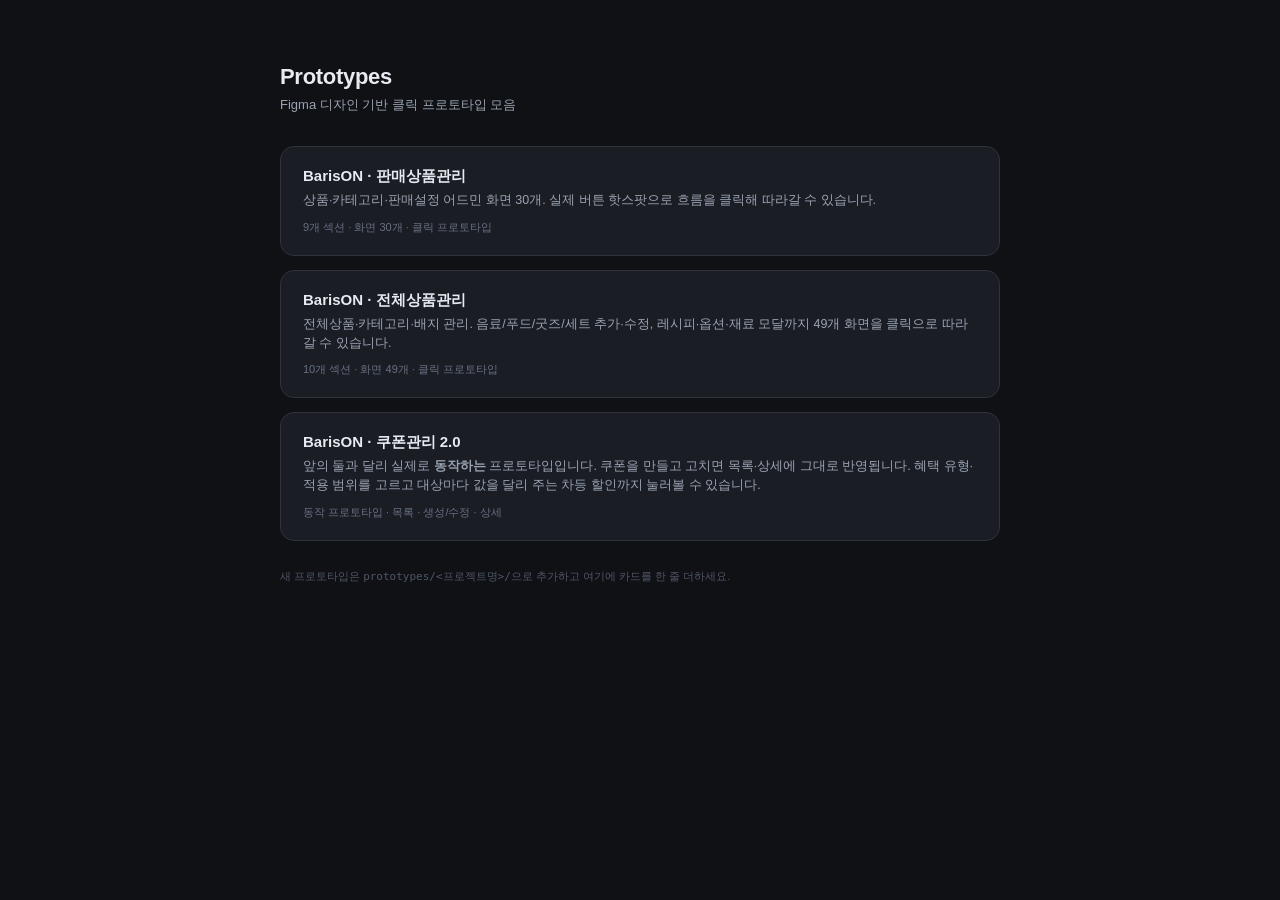
==== index.html @ 408a80b1 "Add BarisON 쿠폰관리 2.0 동작 프로토타입 동일 축 차등(적용 범위는 쿠폰당 하나, 대상별로 값만 다르게) 반영. 슬랙 쿠폰 발급 요청 실사례 10건과 실지점 데이터 사" ====
<!DOCTYPE html>
<html lang="ko">
<head>
<meta charset="UTF-8">
<meta name="viewport" content="width=device-width, initial-scale=1.0">
<title>Prototypes</title>
<style>
  *{box-sizing:border-box;margin:0;padding:0}
  body{font-family:-apple-system,"Pretendard","Apple SD Gothic Neo",sans-serif;
    background:#0f1115;color:#e7eaf0;min-height:100vh;padding:64px 24px;
    display:flex;flex-direction:column;align-items:center}
  .wrap{width:100%;max-width:720px}
  h1{font-size:22px;font-weight:700;letter-spacing:-.3px}
  .sub{font-size:13px;color:#9aa3b2;margin-top:6px;margin-bottom:32px}
  a.card{display:block;text-decoration:none;color:inherit;background:#1a1d24;
    border:1px solid #2e333d;border-radius:14px;padding:20px 22px;margin-bottom:14px;
    transition:border-color .12s,background .12s}
  a.card:hover{background:#202632;border-color:#3d7eff66}
  .card .t{font-size:15px;font-weight:700}
  .card .d{font-size:12.5px;color:#9aa3b2;margin-top:5px;line-height:1.5}
  .card .meta{font-size:11px;color:#677082;margin-top:10px}
  .foot{font-size:11px;color:#4f5666;margin-top:28px}
</style>
</head>
<body>
  <div class="wrap">
    <h1>Prototypes</h1>
    <div class="sub">Figma 디자인 기반 클릭 프로토타입 모음</div>

    <a class="card" href="barison/">
      <div class="t">BarisON · 판매상품관리</div>
      <div class="d">상품·카테고리·판매설정 어드민 화면 30개. 실제 버튼 핫스팟으로 흐름을 클릭해 따라갈 수 있습니다.</div>
      <div class="meta">9개 섹션 · 화면 30개 · 클릭 프로토타입</div>
    </a>

    <a class="card" href="all-products/">
      <div class="t">BarisON · 전체상품관리</div>
      <div class="d">전체상품·카테고리·배지 관리. 음료/푸드/굿즈/세트 추가·수정, 레시피·옵션·재료 모달까지 49개 화면을 클릭으로 따라갈 수 있습니다.</div>
      <div class="meta">10개 섹션 · 화면 49개 · 클릭 프로토타입</div>
    </a>

    <a class="card" href="coupon/">
      <div class="t">BarisON · 쿠폰관리 2.0</div>
      <div class="d">앞의 둘과 달리 실제로 <b>동작하는</b> 프로토타입입니다. 쿠폰을 만들고 고치면 목록·상세에 그대로 반영됩니다. 혜택 유형·적용 범위를 고르고 대상마다 값을 달리 주는 차등 할인까지 눌러볼 수 있습니다.</div>
      <div class="meta">동작 프로토타입 · 목록 · 생성/수정 · 상세</div>
    </a>

    <div class="foot">새 프로토타입은 <code>prototypes/&lt;프로젝트명&gt;/</code>으로 추가하고 여기에 카드를 한 줄 더하세요.</div>
  </div>
</body>
</html>
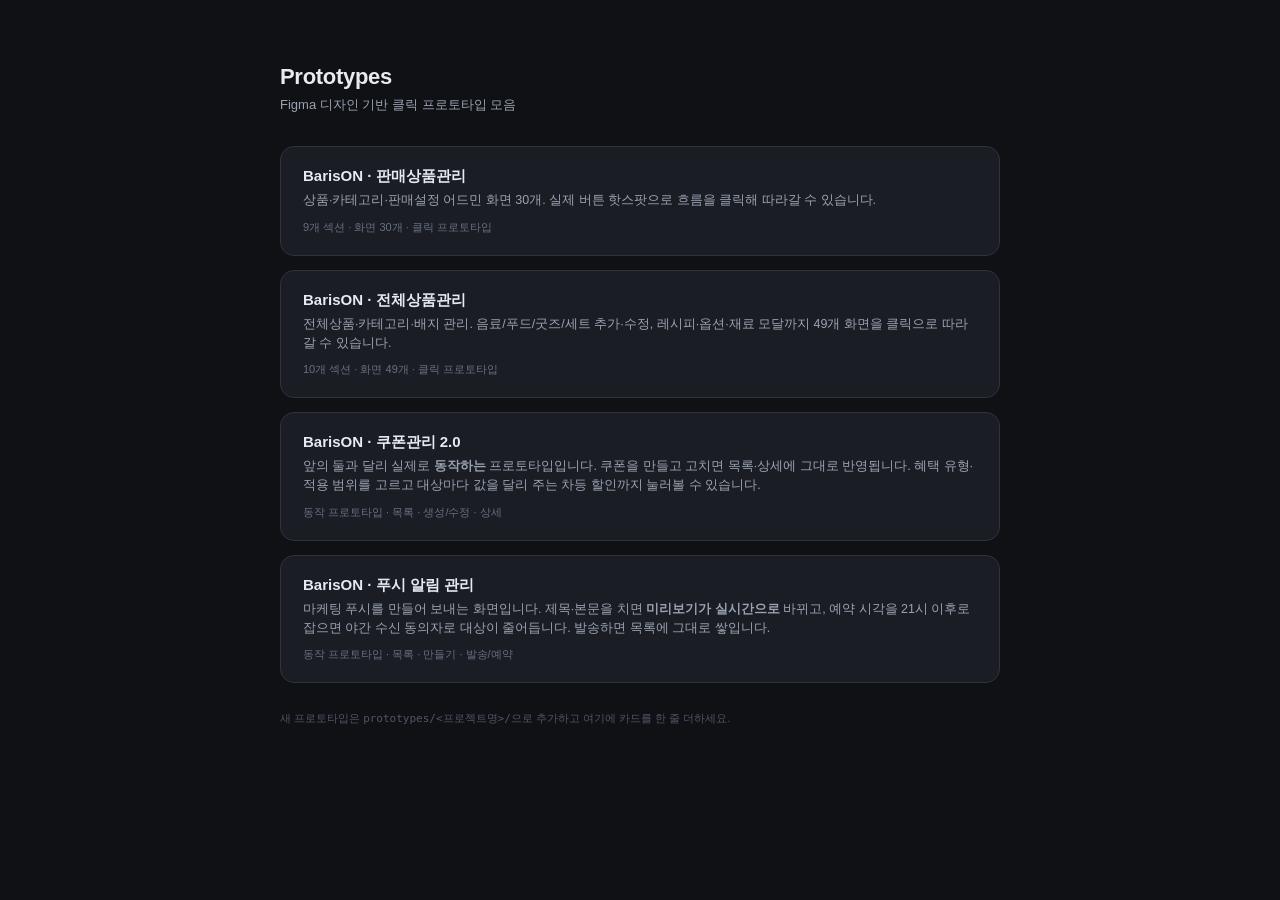
==== commit ccd1ceab: "푸시 알림 관리 동작 프로토타입 추가 목록·검색·기간필터, 대상 매장 분기, 제목·본문 입력에 따른 미리보기 실시간 갱신, 예약 야간(21:00~08:00) 대상 축소 안내, 필수" ====
--- a/index.html
+++ b/index.html
@@ -45,6 +45,12 @@
       <div class="meta">동작 프로토타입 · 목록 · 생성/수정 · 상세</div>
     </a>
 
+    <a class="card" href="push-notification/">
+      <div class="t">BarisON · 푸시 알림 관리</div>
+      <div class="d">마케팅 푸시를 만들어 보내는 화면입니다. 제목·본문을 치면 <b>미리보기가 실시간으로</b> 바뀌고, 예약 시각을 21시 이후로 잡으면 야간 수신 동의자로 대상이 줄어듭니다. 발송하면 목록에 그대로 쌓입니다.</div>
+      <div class="meta">동작 프로토타입 · 목록 · 만들기 · 발송/예약</div>
+    </a>
+
     <div class="foot">새 프로토타입은 <code>prototypes/&lt;프로젝트명&gt;/</code>으로 추가하고 여기에 카드를 한 줄 더하세요.</div>
   </div>
 </body>
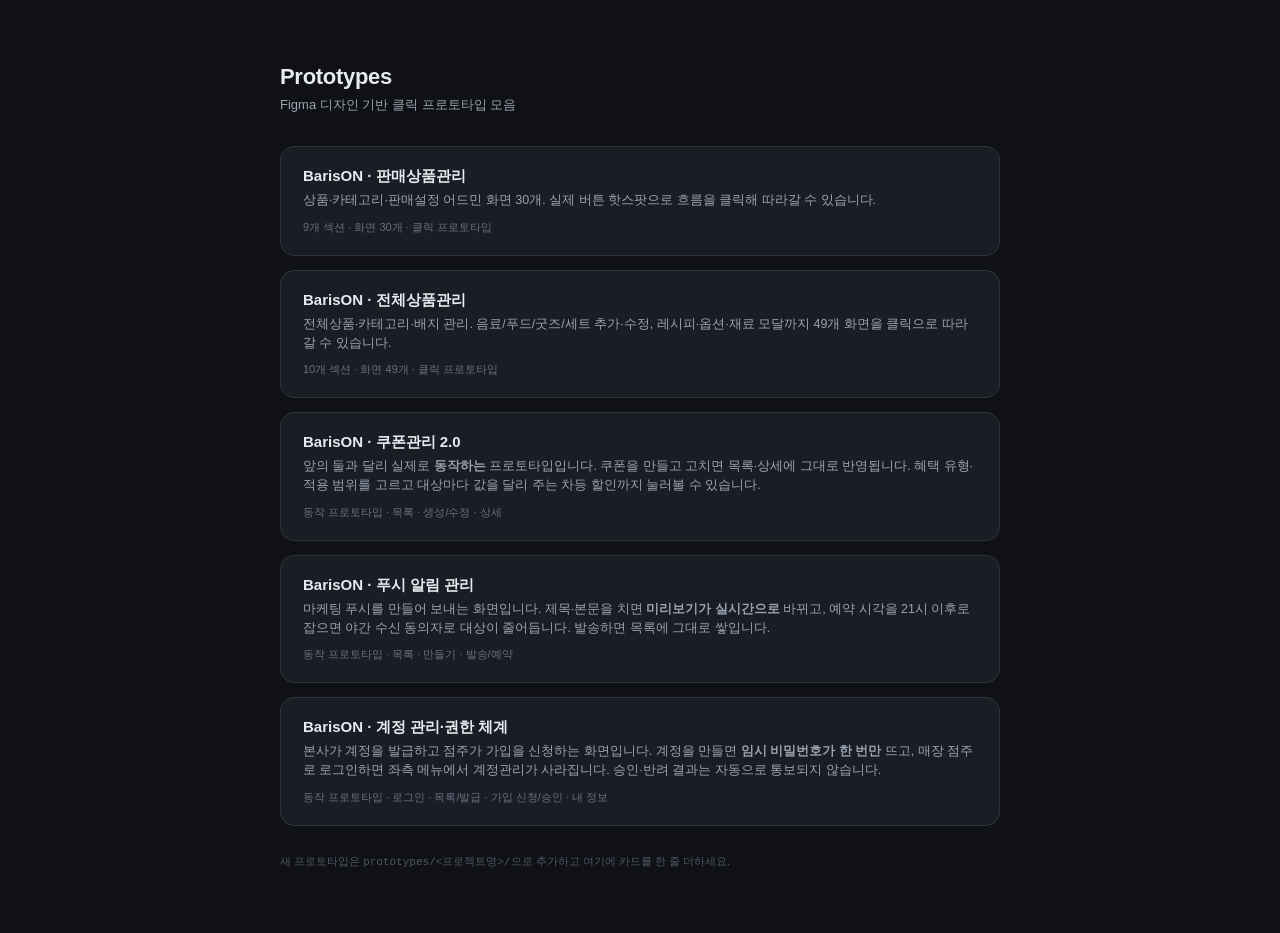
==== commit 352cb184: "계정 관리·권한 체계 동작 프로토타입 추가 감축 확정안(2026-09-07) 반영 — 메일 자동 발송·계정 삭제·오픈 예정 매장 직접 입력·신청/반려 사유·지점 필터 없음. 임시 " ====
--- a/index.html
+++ b/index.html
@@ -51,6 +51,12 @@
       <div class="meta">동작 프로토타입 · 목록 · 만들기 · 발송/예약</div>
     </a>
 
+    <a class="card" href="account/">
+      <div class="t">BarisON · 계정 관리·권한 체계</div>
+      <div class="d">본사가 계정을 발급하고 점주가 가입을 신청하는 화면입니다. 계정을 만들면 <b>임시 비밀번호가 한 번만</b> 뜨고, 매장 점주로 로그인하면 좌측 메뉴에서 계정관리가 사라집니다. 승인·반려 결과는 자동으로 통보되지 않습니다.</div>
+      <div class="meta">동작 프로토타입 · 로그인 · 목록/발급 · 가입 신청/승인 · 내 정보</div>
+    </a>
+
     <div class="foot">새 프로토타입은 <code>prototypes/&lt;프로젝트명&gt;/</code>으로 추가하고 여기에 카드를 한 줄 더하세요.</div>
   </div>
 </body>
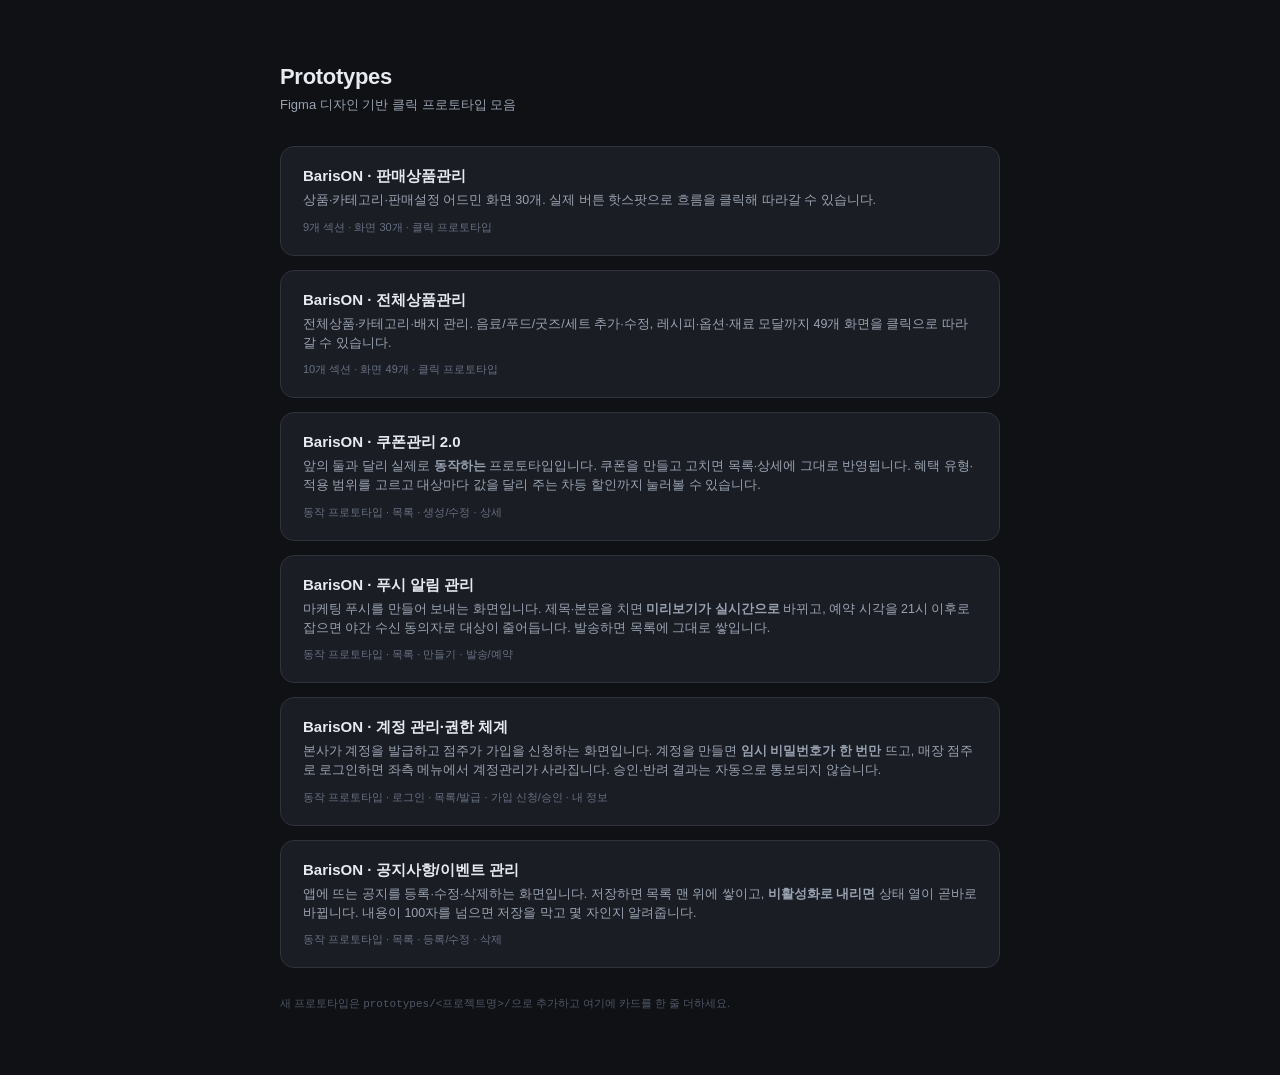
==== commit 98129bee: "공지사항/이벤트 관리 동작 프로토타입 추가 BarisON 앱관리 2.0 콘솔의 공지 게시판 관리 화면. 시안은 Figma 8SknClmPnrmJlRXUXxwpGF 의 <앱관리2.0" ====
--- a/index.html
+++ b/index.html
@@ -57,6 +57,12 @@
       <div class="meta">동작 프로토타입 · 로그인 · 목록/발급 · 가입 신청/승인 · 내 정보</div>
     </a>
 
+    <a class="card" href="notice/">
+      <div class="t">BarisON · 공지사항/이벤트 관리</div>
+      <div class="d">앱에 뜨는 공지를 등록·수정·삭제하는 화면입니다. 저장하면 목록 맨 위에 쌓이고, <b>비활성화로 내리면</b> 상태 열이 곧바로 바뀝니다. 내용이 100자를 넘으면 저장을 막고 몇 자인지 알려줍니다.</div>
+      <div class="meta">동작 프로토타입 · 목록 · 등록/수정 · 삭제</div>
+    </a>
+
     <div class="foot">새 프로토타입은 <code>prototypes/&lt;프로젝트명&gt;/</code>으로 추가하고 여기에 카드를 한 줄 더하세요.</div>
   </div>
 </body>
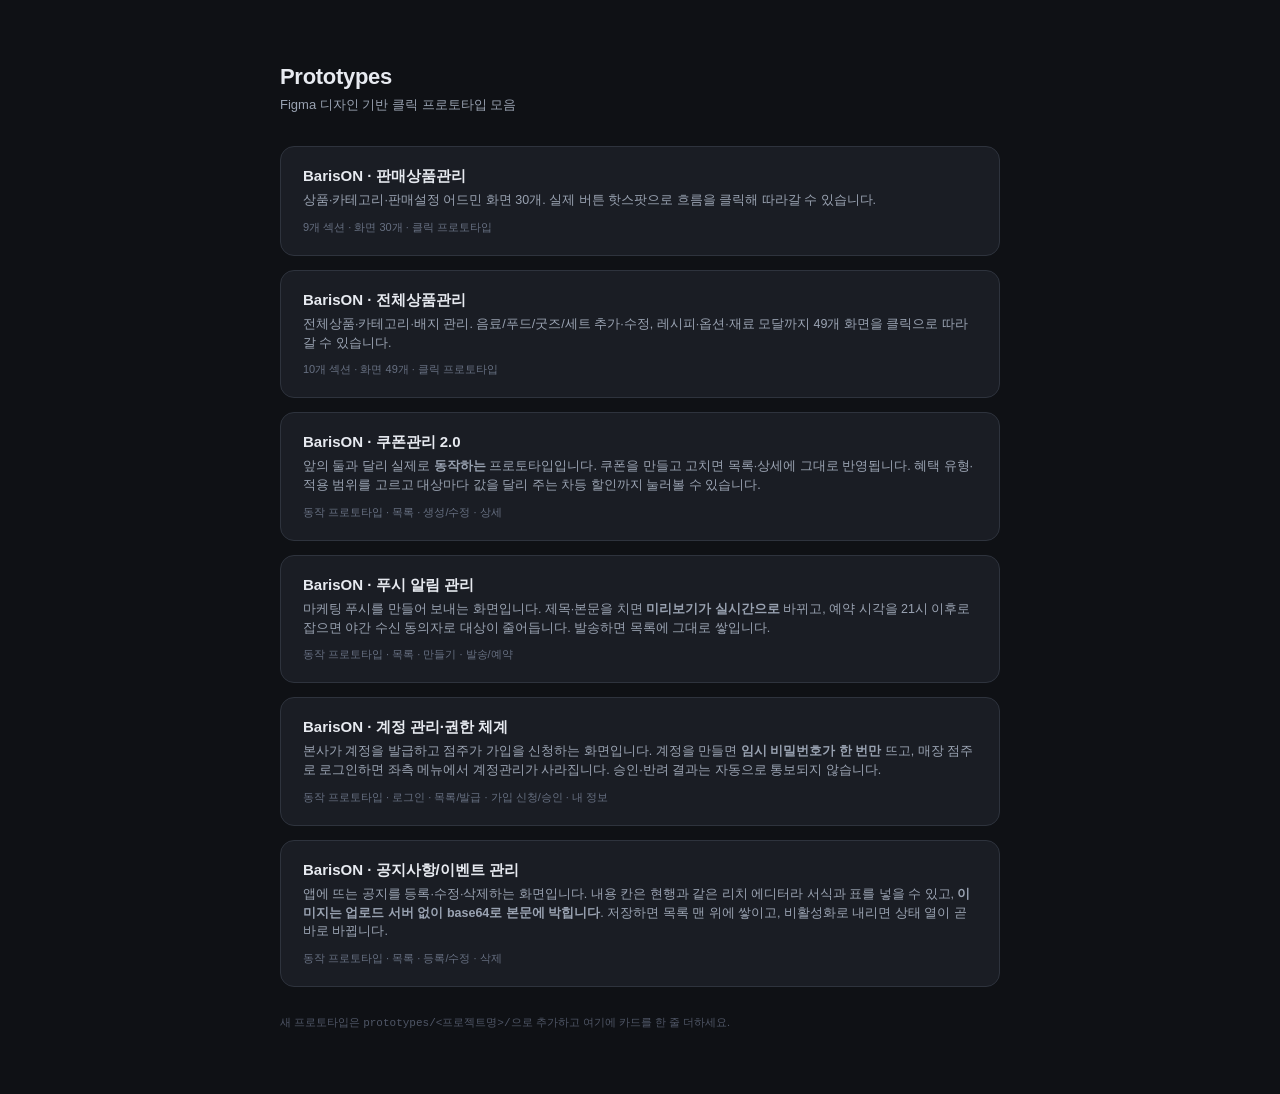
==== commit ff69f91f: "공지 프로토타입: 내용 칸을 현행과 같은 리치 에디터로 현행 어드민의 내용 칸이 Toast UI Editor 였다. 시안·PRD 만 보고 단순 입력칸으로 만들었던 것을 코드로 확인" ====
--- a/index.html
+++ b/index.html
@@ -59,7 +59,7 @@
 
     <a class="card" href="notice/">
       <div class="t">BarisON · 공지사항/이벤트 관리</div>
-      <div class="d">앱에 뜨는 공지를 등록·수정·삭제하는 화면입니다. 저장하면 목록 맨 위에 쌓이고, <b>비활성화로 내리면</b> 상태 열이 곧바로 바뀝니다. 내용이 100자를 넘으면 저장을 막고 몇 자인지 알려줍니다.</div>
+      <div class="d">앱에 뜨는 공지를 등록·수정·삭제하는 화면입니다. 내용 칸은 현행과 같은 리치 에디터라 서식과 표를 넣을 수 있고, <b>이미지는 업로드 서버 없이 base64로 본문에 박힙니다</b>. 저장하면 목록 맨 위에 쌓이고, 비활성화로 내리면 상태 열이 곧바로 바뀝니다.</div>
       <div class="meta">동작 프로토타입 · 목록 · 등록/수정 · 삭제</div>
     </a>
 
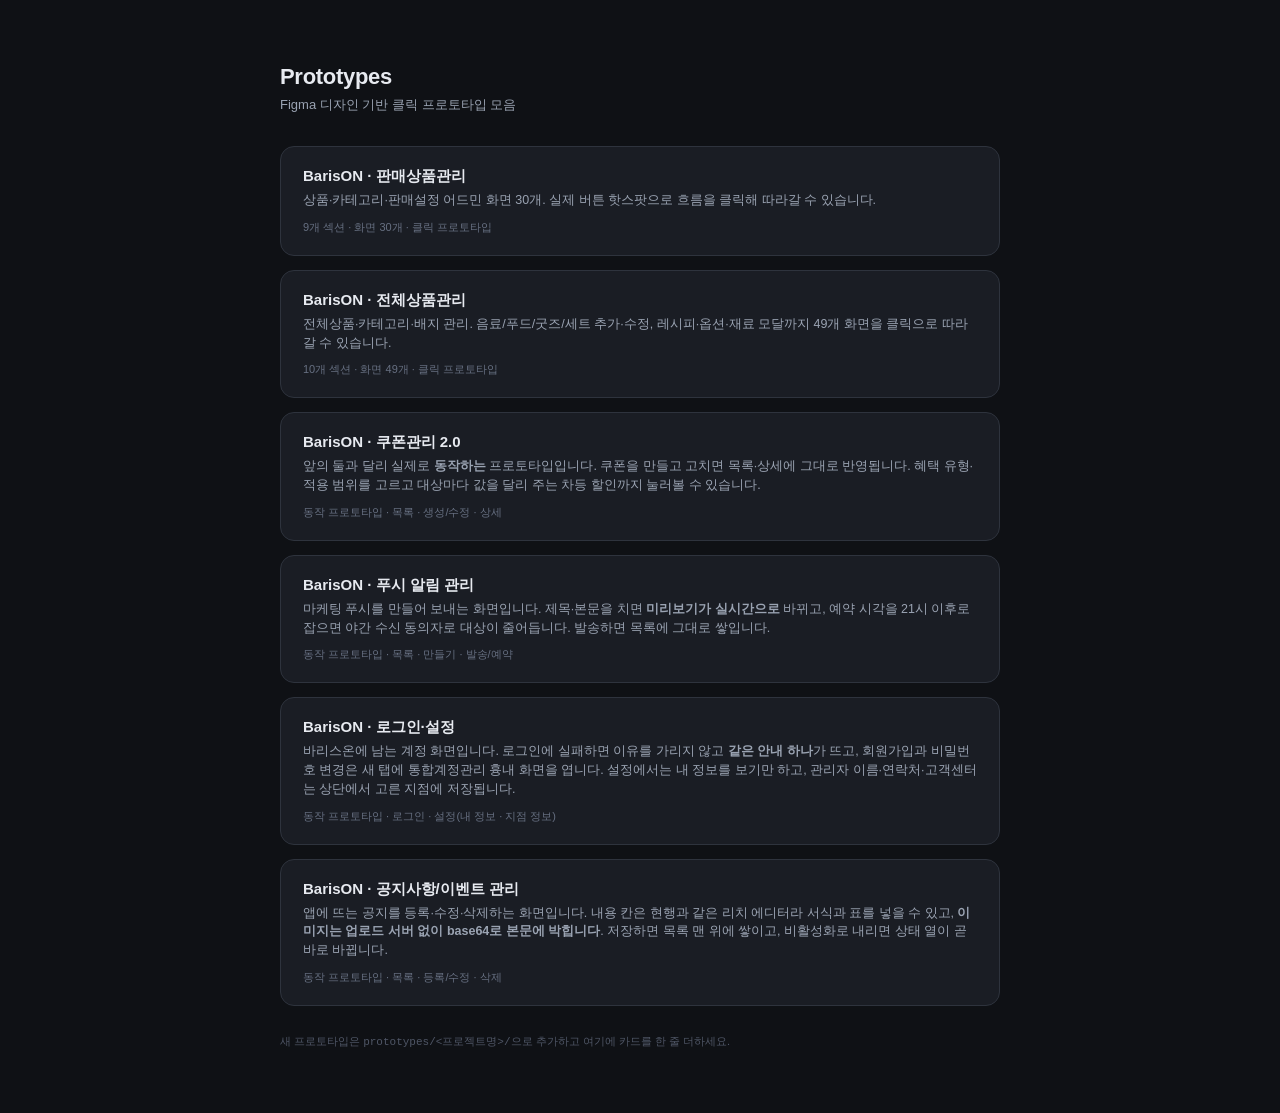
==== commit 574c66d4: "계정 프로토타입: 바리스온 몫(로그인·설정)으로 줄임 계정 등록·승인·비밀번호가 통합계정관리로, 계정 조회·권한이 인터널로 넘어가면서(2026-09-16~17) 바리스온에 남는 로" ====
--- a/index.html
+++ b/index.html
@@ -52,9 +52,9 @@
     </a>
 
     <a class="card" href="account/">
-      <div class="t">BarisON · 계정 관리·권한 체계</div>
-      <div class="d">본사가 계정을 발급하고 점주가 가입을 신청하는 화면입니다. 계정을 만들면 <b>임시 비밀번호가 한 번만</b> 뜨고, 매장 점주로 로그인하면 좌측 메뉴에서 계정관리가 사라집니다. 승인·반려 결과는 자동으로 통보되지 않습니다.</div>
-      <div class="meta">동작 프로토타입 · 로그인 · 목록/발급 · 가입 신청/승인 · 내 정보</div>
+      <div class="t">BarisON · 로그인·설정</div>
+      <div class="d">바리스온에 남는 계정 화면입니다. 로그인에 실패하면 이유를 가리지 않고 <b>같은 안내 하나</b>가 뜨고, 회원가입과 비밀번호 변경은 새 탭에 통합계정관리 흉내 화면을 엽니다. 설정에서는 내 정보를 보기만 하고, 관리자 이름·연락처·고객센터는 상단에서 고른 지점에 저장됩니다.</div>
+      <div class="meta">동작 프로토타입 · 로그인 · 설정(내 정보 · 지점 정보)</div>
     </a>
 
     <a class="card" href="notice/">
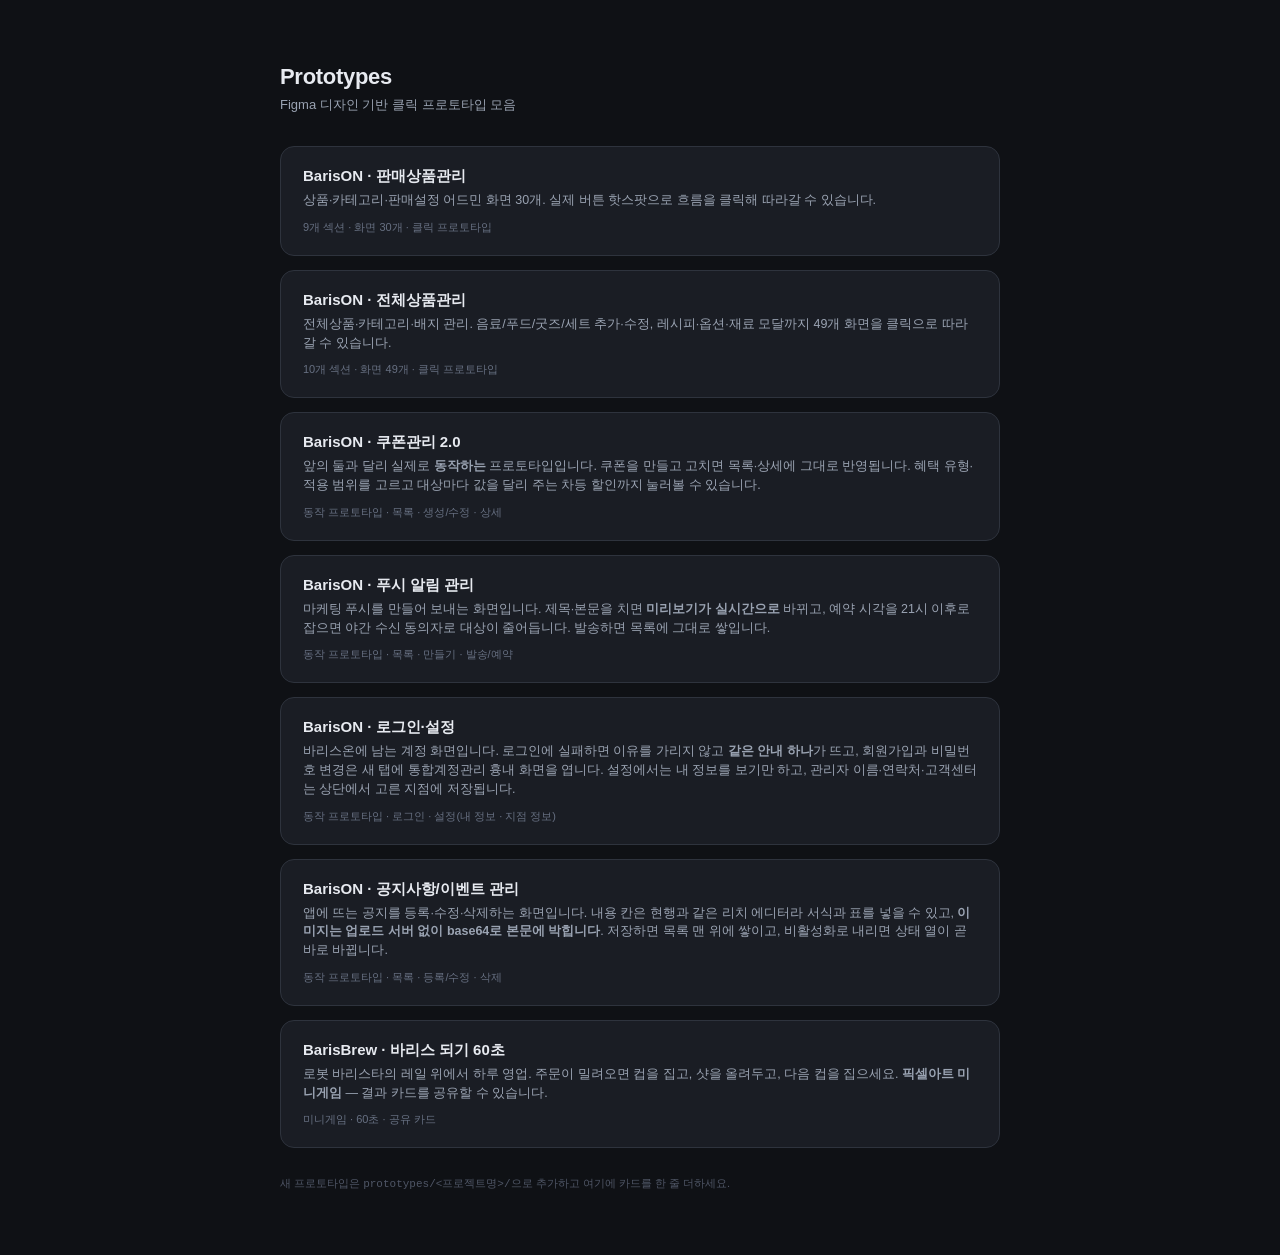
==== commit 5c5e6330: "바리스 되기 60초 — 픽셀아트 미니게임 추가 Co-Authored-By: Claude Fable 5.1 <noreply@anthropic.com> Claude-Session: h" ====
--- a/index.html
+++ b/index.html
@@ -63,6 +63,12 @@
       <div class="meta">동작 프로토타입 · 목록 · 등록/수정 · 삭제</div>
     </a>
 
+    <a class="card" href="baris-game/">
+      <div class="t">BarisBrew · 바리스 되기 60초</div>
+      <div class="d">로봇 바리스타의 레일 위에서 하루 영업. 주문이 밀려오면 컵을 집고, 샷을 올려두고, 다음 컵을 집으세요. <b>픽셀아트 미니게임</b> — 결과 카드를 공유할 수 있습니다.</div>
+      <div class="meta">미니게임 · 60초 · 공유 카드</div>
+    </a>
+
     <div class="foot">새 프로토타입은 <code>prototypes/&lt;프로젝트명&gt;/</code>으로 추가하고 여기에 카드를 한 줄 더하세요.</div>
   </div>
 </body>
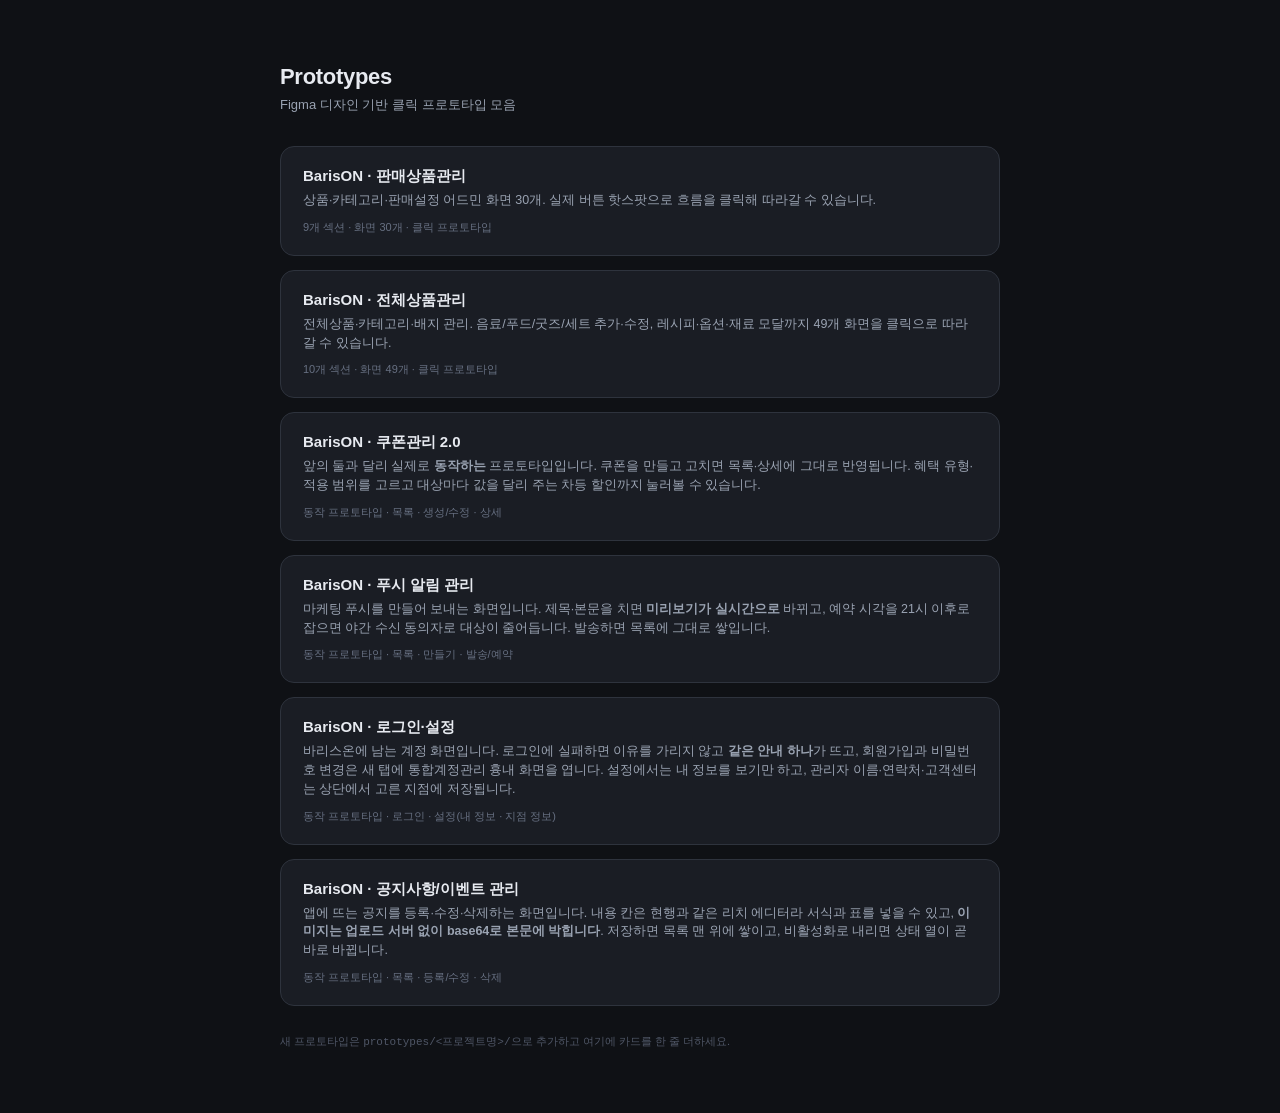
==== commit 0f321fd1: "바리스 게임을 jun-xyz/baris-game 으로 이전, 옛 주소는 리다이렉트 Co-Authored-By: Claude Fable 5.1 <noreply@anthropic.co" ====
--- a/index.html
+++ b/index.html
@@ -63,12 +63,6 @@
       <div class="meta">동작 프로토타입 · 목록 · 등록/수정 · 삭제</div>
     </a>
 
-    <a class="card" href="baris-game/">
-      <div class="t">BarisBrew · 바리스 되기 60초</div>
-      <div class="d">로봇 바리스타의 레일 위에서 하루 영업. 주문이 밀려오면 컵을 집고, 샷을 올려두고, 다음 컵을 집으세요. <b>픽셀아트 미니게임</b> — 결과 카드를 공유할 수 있습니다.</div>
-      <div class="meta">미니게임 · 60초 · 공유 카드</div>
-    </a>
-
     <div class="foot">새 프로토타입은 <code>prototypes/&lt;프로젝트명&gt;/</code>으로 추가하고 여기에 카드를 한 줄 더하세요.</div>
   </div>
 </body>
